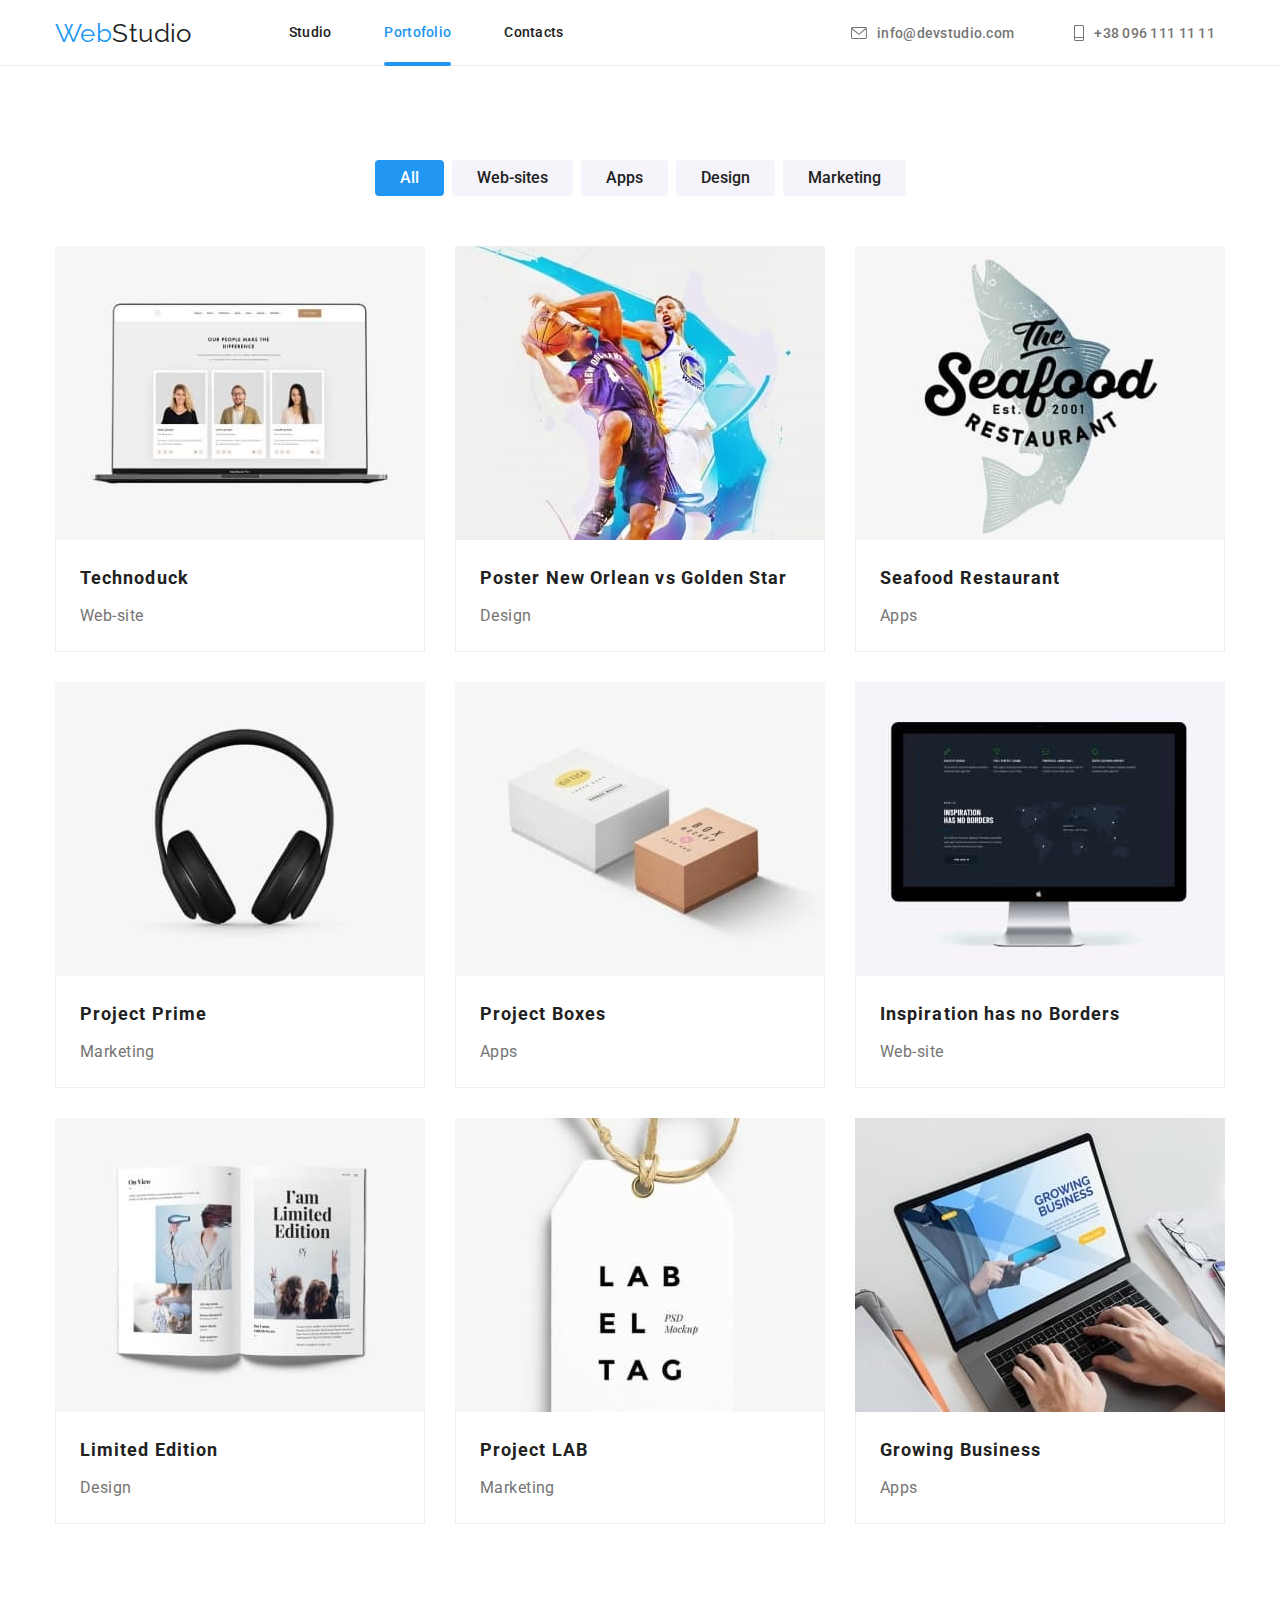
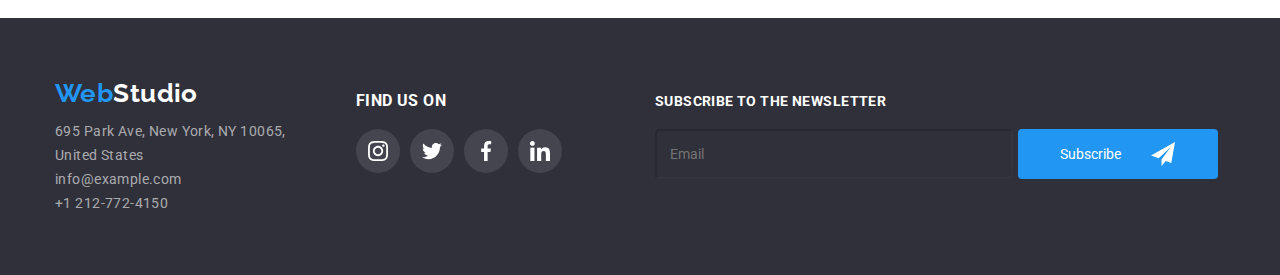
==== portofolio.html @ ce621bfe "Homework 6" ====
<!DOCTYPE html>
<html lang="en">
  <head>
    <meta charset="UTF-8" />
    <meta http-equiv="X-UA-Compatible" content="IE=edge" />
    <meta name="viewport" content="width=device-width, initial-scale=1.0" />
    <title>WebStudio</title>
    <link rel="preconnect" href="https://fonts.googleapis.com" />
    <link rel="preconnect" href="https://fonts.gstatic.com" crossorigin />
    <link
      href="https://fonts.googleapis.com/css2?family=Raleway:wght@700&family=Roboto:wght@400;500;700;900&display=swap"
      rel="stylesheet"
    />
    <link
      rel="stylesheet"
      href="https://cdnjs.cloudflare.com/ajax/libs/modern-normalize/1.0.0/modern-normalize.min.css"
    />
    <link rel="stylesheet" href="./css/style.css" />
  </head>
  <body>
    <header class="header-section">
      <div class="header-container container">
        <nav class="header-navigation">
          <a class="header-link" href="index.html">Web<span class="second-color">Studio</span> </a>
          <ul class="header-list">
            <li class="header-list_item">
              <a class="header-list_link" href="index.html">Studio</a>
            </li>
            <li class="header-list_item">
              <a class="header-list_link  header-list_link_current" href="portofolio.html">Portofolio</a>
            </li>
            <li class="header-list_item">
              <a class="header-list_link" href="index.html">Contacts</a>
            </li>
          </ul>
        </nav>
        <ul class="header-contacts_list">
          <li class="header-contacts_item">
            <a class="header-contacts_link link" href="mailto:info@devstudio.com">
              <svg class="connect_icon" width="16" height="12">
                <use href="./images/icons.svg#icon-envelope"></use>
              </svg>
              info@devstudio.com</a
            >
          </li>
          <li class="header-contacts_item">
            <a class="header-contacts_link link" href="tel:+380961111111">
              <svg class="connect_icon" width="10" height="16">
                <use href="./images/icons.svg#icon-Vector-1"></use>
              </svg>
              +38 096 111 11 11</a
            >
          </li>
        </ul>
      </div>
    </header>
    <main>
      <section class="portofolio-section section">
        <div class="container">
          <ul class="portofolio-list">
            <li class="portofolio-item">
              <button class="portofolio-button portofolio-button_current" type="button">All</button>
            </li>
            <li class="portofolio-item">
              <button class="portofolio-button" type="button">Web-sites</button>
            </li>
            <li class="portofolio-item">
              <button class="portofolio-button" type="button">Apps</button>
            </li>
            <li class="portofolio-item">
              <button class="portofolio-button" type="button">Design</button>
            </li>
            <li class="portofolio-item">
              <button class="portofolio-button" type="button">Marketing</button>
            </li>
          </ul>

          <ul class="portofolio-pictures_list">
            <li class="picture-item">
              <a class="picture-link" href="/">
              <div class="picture-description">
                <p class="picture-details">
                  Technoduck is a state-of-the-art coronavirus distribution platform. Companies use this platform for digital espionage and attacks on competitors' secure servers.
                </p>
              </div>
              <img src="images/img (8).jpg" alt="Our people" width="370" height="294" />
              <div class="picture-content">
                <h3 class="picture-title">Technoduck</h3>
                <p class="picture-text">Web-site</p>
              </div>
            </a>
            </li>

           
              <li class="picture-item">
                <a class="picture-link" href="/">
                <div class="picture-description">
                  <p class="picture-details">
                    Technoduck is a state-of-the-art coronavirus distribution platform. Companies use this platform for digital espionage and attacks on competitors' secure servers.
                  </p>
                </div>
              <img src="images/img (9).jpg" alt="Basketball players" width="370" height="294" />
              <div class="picture-content">
                <h3 class="picture-title">Poster New Orlean vs Golden Star</h3>
                <p class="picture-text">Design</p>
              </div>
            </a>
            </li>

       
              <li class="picture-item">
                <a class="picture-link" href="/">
                <div class="picture-description">
                  <p class="picture-details">
                    Technoduck is a state-of-the-art coronavirus distribution platform. Companies use this platform for digital espionage and attacks on competitors' secure servers.
                  </p>
                </div>            
              <img src="images/img (10).jpg" alt="Restaurant" width="370" height="294" />
              <div class="picture-content">
                <h3 class="picture-title">Seafood Restaurant</h3>
                <p class="picture-text">Apps</p>
              </div>
            </a>
            </li>

          
              <li class="picture-item">
                <a class="picture-link" href="/">
                <div class="picture-description">
                  <p class="picture-details">
                    Technoduck is a state-of-the-art coronavirus distribution platform. Companies use this platform for digital espionage and attacks on competitors' secure servers.
                  </p>
                </div>            
              <img src="images/img (11).jpg" alt="Headphones" width="370" height="294" />
              <div class="picture-content">
                <h3 class="picture-title">Project Prime</h3>
                <p class="picture-text">Marketing</p>
              </div>
            </a>
            </li>

            
              <li class="picture-item">
                <a class="picture-link" href="/">
                <div class="picture-description">
                  <p class="picture-details">
                    Technoduck is a state-of-the-art coronavirus distribution platform. Companies use this platform for digital espionage and attacks on competitors' secure servers.
                  </p>
                </div>             
              <img src="images/img (12).jpg" alt="Boxes" width="370" height="294" />
              <div class="picture-content">
                <h3 class="picture-title">Project Boxes</h3>
                <p class="picture-text">Apps</p>
              </div>
            </a>
            </li>

          
              <li class="picture-item">
                <a class="picture-link" href="/">
                <div class="picture-description">
                  <p class="picture-details">
                    Technoduck is a state-of-the-art coronavirus distribution platform. Companies use this platform for digital espionage and attacks on competitors' secure servers.
                  </p>
                </div>             
              <img src="images/img (13).jpg" alt="Computer" width="370" height="294" />
              <div class="picture-content">
                <h3 class="picture-title">Inspiration has no Borders</h3>
                <p class="picture-text">Web-site</p>
              </div>
            </a>
            </li>

          
              <li class="picture-item">
                <a class="picture-link" href="/">
                <div class="picture-description">
                  <p class="picture-details">
                    Technoduck is a state-of-the-art coronavirus distribution platform. Companies use this platform for digital espionage and attacks on competitors' secure servers.
                  </p>
                </div>           
              <img src="images/img (14).jpg" alt="Magazine" width="370" height="294" />
              <div class="picture-content">
                <h3 class="picture-title">Limited Edition</h3>
                <p class="picture-text">Design</p>
              </div>
            </a>
            </li>

            <li class="picture-item">
              <a class="picture-link" href="/">
              <div class="picture-description">
                <p class="picture-details">
                  Technoduck is a state-of-the-art coronavirus distribution platform. Companies use this platform for digital espionage and attacks on competitors' secure servers.
                </p>
              </div>           
              <img src="images/img (15).jpg" alt="Lab" width="370" height="294" />
              <div class="picture-content">
                <h3 class="picture-title">Project LAB</h3>
                <p class="picture-text">Marketing</p>
              </div>
            </a>
            </li>

            <li class="picture-item">
              <a class="picture-link" href="/">
              <div class="picture-description">
                <p class="picture-details">
                  Technoduck is a state-of-the-art coronavirus distribution platform. Companies use this platform for digital espionage and attacks on competitors' secure servers.
                </p>
              </div>             
              <img src="images/img (16).jpg" alt="PC" width="370" height="294" />
              <div class="picture-content">
                <h3 class="picture-title">Growing Business</h3>
                <p class="picture-text">Apps</p>
              </div>
            </a>
            </li>
          </ul>
        </div>
      </section>
    </main>
    <footer class="footer-section ">
      <div class="footer-container container">
        <ul class="address-item list">
        <a class="footer-link" href="">Web<span class="second-color_white">Studio</span></a>
        <address class="footer-address">
          
            <li class="adrress-list_item">
              <a
                class="address-contact"
                href="https://www.google.com/search?q=695+Park+Ave%2C+New+York%2C+NY+10065%2C+United+States&rlz=1C1OKWM_enUA956UA956&oq=695+Park+Ave%2C+New+York%2C+NY+10065%2C+United+States&aqs=chrome..69i57.874j0j7&sourceid=chrome&ie=UTF-8"
                >695 Park Ave, New York, NY 10065, <br />
                United States</a
              >
            </li>
            <li class="adrress-list_item">
              <a class="address-contact" href="mailto:info@example.com"> info@example.com</a>
            </li>
            <li class="adrress-list_item">
              <a class="address-contact" href="tel:+12127724150"> +1 212-772-4150 </a>
            </li>
          </ul>
        </address>

      <div class="footer-icon-container">
        <h3 class="icon-footer-title"> FIND US ON </h3>
        <ul class="icon-footer-list list">
        <li class="icon-footer-item">
          <a class="icon-footer-link link" href="">
          <svg class="icon-footer" width="20" height="20">
            <use href="./images/icons.svg#icon-instagram"></use>
          </svg>
        </a>
        </li>
    
        <li class="icon-footer-item">
          <a class="icon-footer-link link" href="">
          <svg class= "icon-footer" width="20" height="20">
            <use href="./images/icons.svg#icon-twitter"></use>
          </svg>
        </a>
        </li>
    
        <li class="icon-footer-item">
          <a class="icon-footer-link link" href="">
          <svg class="icon-footer" width="20" height="20">
            <use href="./images/icons.svg#icon-facebook"></use>
          </svg>
        </a>
        </li>
        <li class="icon-footer-item">
          <a class="icon-footer-link link" href="">
          <svg class="icon-footer" width="20" height="20">
            <use href="./images/icons.svg#icon-linkedin"></use>
          </svg>
        </a>
        </li>
      </ul>
    </div>
    <div class="subscription-container">
      <form class="subscription-form">
       
        <label class="footer-label" for="user-email">
          SUBSCRIBE TO THE NEWSLETTER
        </label>
        <div class="subscription-text">
        <input class="footer-input" type="text" name="Subscribe to the newsletter" placeholder="Email">
        <button class="footer-button" type="submit">Subscribe
          <svg class="subscription-icon" width="24px" height="24px"> 
            <use href="/click-defs.svg#icon-icon-send-2"></use>
          </svg>
        </button>
      </div>
     
      </form>
    </div>
      </div>
    </footer>
    <script src="./js/modal.js"></script>
  </body>
</html>
---- css/style.css ----
:root {
  --bg-main-color: #e5e5e5;
  --bg-header-color: #ffffff;
  --bg-section-hero: #2f303a;
  --bg-section-team: #f5f4fa;
  --hover-color: #2196f3;
  --text-color-black: #212121;
  --phone-color: #757575;
  --text-color-white: #ffffff;
}

body {
  font-family: 'Roboto';
  font-style: normal;
  font-weight: 400;
  font-size: 14px;
  line-height: 16px;
  letter-spacing: 0.03em;
}

h1,
h2,
h3,
h4,
h5,
h6,
p {
  margin: 0;
}
html {
  box-sizing: border-box;
}
*,
*::after,
*::before {
  box-sizing: inherit;
}
img {
  display: block;
  max-width: 100%;
  height: auto;
}
address {
  font-style: normal;
}

.section {
  padding: 94px 0;
}

.container {
  width: 1200px;
  padding-left: 15px;
  padding-right: 15px;
  margin-left: auto;
  margin-right: auto;
}

ul {
  list-style: none;
  padding: 0;
  margin: 0;
}

.link {
  text-decoration: none;
  color: inherit;
}

.list {
  list-style: none;
  padding: 0;
  margin: 0;
}

.header-section {
  background-color: var(--bg-header-color);
  border-bottom: 1px solid #ececec;
}

.header-container {
  display: flex;
  align-items: center;
  justify-content: space-between;
}

.header-navigation {
  display: flex;
  align-items: center;
}

.header-list {
  display: flex;
  margin-left: 97px;
}

.header-list_item:not(:last-child) {
  margin-right: 53px;
}


.header-contacts_list {
  display: flex;
}

.header-contacts_link {
  margin-right: 10px;
  fill: #757575;
}

.connect_icon {
  margin-right: 10px;
}

.header-contacts_link:hover,
.header-contacts_link:focus {
  fill: var(--hover-color);
}

.header-contacts_item:not(:last-child) {
  margin-right: 50px;
}

.header-link {
  color: var(--hover-color);
  font-family: 'Raleway';
  text-decoration: none;
  font-size: 26px;
}

.second-color {
  color: var(--text-color-black);
}

.header-list_link {
  color: var(--text-color-black);
  font-weight: 500;
  letter-spacing: 0.02em;
  text-decoration: none;
  padding: 24px 0 25px 0;
  display: block;
  position: relative;
  transition: 250ms cubic-bezier(0.4, 0, 0.2, 1);
  
}

.header-list_link_current::after{
content: '';
display: flex;
width: 100%;
height: 4px;
background: #2196F3;
border-radius: 2px;
position: absolute;
margin-top: 22px;
transition: 250ms cubic-bezier(0.4, 0, 0.2, 1)
}

.header-list_link_current{
  color: var(--hover-color);
}

.header-list_link:hover,
.header-list_link:focus
{color: var(--hover-color);}  



.header-contacts_link {
  color: var(--phone-color);
  font-weight: 500;
  letter-spacing: 0.02em;
  display: flex;
  align-items: center;
  transition:  250ms cubic-bezier(0.4, 0, 0.2, 1);
}

.header-contacts_link:hover,
.header-contacts_link:focus {
  color: var(--hover-color);
}

.hero {
  background-color: var(--bg-section-hero);
  padding: 200px 0;
  display: flex;
  justify-content: center;
  background-image: linear-gradient(rgba(47, 48, 58, 0.4), rgba(47, 48, 58, 0.4)),
  url(/images/Img\ \(17\)\ \(1\).jpg);
  background-repeat: no-repeat;
  background-position: center;
  background-size: auto;
}

.hero-container {
  text-align: center;
}
.hero-title {
  color: var(--text-color-white);
  font-weight: 900;
  font-size: 44px;
  line-height: 60px;
  text-align: center;
  letter-spacing: 0.06em;
  text-transform: uppercase;
  margin-bottom: 30px;
}

.hero-button {
  color: var(--text-color-white);
  background: #2196f3;
  box-shadow: 0px 4px 4px rgba(0, 0, 0, 0.15);
  border-radius: 4px;
  border: none;
  font-family: 'Roboto';
  font-size: 16px;
  line-height: 30px;
  letter-spacing: 0.06em;
  font-weight: 700;
  cursor: pointer;
  padding: 10px 20px;
  transition:  250ms cubic-bezier(0.4, 0, 0.2, 1);
}

.hero-button:hover {
  background-color: #188ce8;
}

.backdrop {

  position: fixed;
  top: 0;
  left: 0;
  width: 100%;
  height: 100%;
  background: rgba(0, 0, 0, 0.2);
  transition: 250ms cubic-bezier(0.4, 0, 0.2, 1);
  padding-top: 40px;
  z-index: 1;
}

.modal {

  height: 581px;
  background:var(--text-color-white);
  transform: translate(-50%, -50%) scale(1) rotate(360deg);
  left: 50%;
  top: 50%;
  position: absolute;
  width: 528px;
  border-radius: 4px;
  
}

.modal-close-button{
  position: absolute;
  top: 8px;
  right: 8px;
  width: 30px;
  height: 30px;
  background: #ffffff;
  border: 1px solid rgba(0, 0, 0, 0.1);
  border-radius: 50%;
  transition: color 250ms cubic-bezier(0.4, 0, 0.2, 1), border-color 250ms cubic-bezier(0.4, 0, 0.2, 1);
  cursor: pointer;
}

.modal-close-button:hover,
.modal-close-button:focus{
  border-color: var(--hover-color);
  color: var(--hover-color);

  
}

.modal-close-icon{
  width:11px;
  height:11px;
  fill: currentColor;
}




.is-hidden {
  opacity: 0;
  pointer-events: none;
  visibility: hidden
}

.backdrop .modal {

  transform: scale(0.5), translate(-50%, -50%);}
 

.container {
  margin: 0 auto;
}

.form-field{
  text-align: left;
  padding-left: 40px;
  padding-right: 40px;
  transition: 250ms cubic-bezier(0.4, 0, 0.2, 1)
}

.form-field:hover:not(:last-child){
  border-color:var(--hover-color);
  color: #2196F3;
}



.form-title{
  padding-top: 40px;
 font-weight: 700;
 font-size: 20px;
line-height: 23.44px;
letter-spacing: 3%;

}

.modal-input{
  width: 448px;
  height:40px;
  padding-left: 42px;
  border-color:rgba(33, 33, 33, 0.2)
  ;
}

.modal-input:hover{
  border-color: var(--hover-color);
}

.modal-icon{
  position: relative;
  top: 28px;
  left:15px;
  fill: currentColor;
}


.form-details{

  color: #757575;
  font-weight: 400;
  font-size: 12px;
  line-height: 14.06px;
  display: flex;
  padding-left: 40px;
  padding-right: 40px;
  margin-top: 10px;
}


.form-comments{
  margin-top: 4px;
  resize: none;
  height:120px;
  width:448px;
  padding-left:16px;
  padding-top: 12px;
}

.form-comments:hover{
  border-color: #2196F3;
}

.form-conditions{
  color:#757575;
  margin-right: 9px;
}

.modal-form-button{
margin-top: 15px;
width: 200px;
height: 50px;
background-color: #2196F3;
color: var(--bg-header-color);
border-radius: 4px;
cursor: pointer;
transition: 250ms cubic-bezier(0.4, 0, 0.2, 1)
}


.benefits-title {
  color: var(--text-color-black);
  text-transform: uppercase;
  font-weight: 700;
  margin-bottom: 10px;
}

.benefits-icon_details {
  width: 270px;
  height: 120px;
  background-color: var(--bg-section-team);
  border-radius: 4px;
  display: flex;
  justify-content: center;
align-items: center; 
  margin-bottom: 30px;
}

.benefits {
  display: flex;
  justify-content: center;
  padding-left: 245px;
  padding-right: 215px;
}

.benefits-item:not(:last-child) {
  margin-right: 30px;
}

.benefits-description {
  color: var(--phone-color);
  line-height: 24px;
  font-weight: 400;
  width: 270px;
  text-align: left;
}

.section-photo {
  padding-top: 0;
}

.section-photo_list {
  display: flex;
  justify-content: center;
}

.photo-list_item:not(:last-child) {
  margin-right: 30px;
}

.photo-title {
  color: var(--text-color-black);
  font-weight: 700;
  font-size: 36px;
  line-height: 42px;
  letter-spacing: 0.03em;
  text-align: center;
  margin-bottom: 50px;
}

.item-image {
  width: 370px;
  height: 294px;
}

.photo-list_item{
  position:relative
}



.photo-description-paragraph{
  color: var(--text-color-white);
  font-weight: 700;
  font-size: 14px;
  line-height: 16px;
  background-color: rgba(47, 48, 58, 0.8);
position: absolute;
bottom: 0;
width: 370px;
height: 70px;
text-align: center;
padding: 27px;
  
}

.section-team {
  background-color: #f5f4fa;
}

.section-team_list {
  display: flex;
  justify-content: center;
}

.team-social-media {
  display: flex;
  justify-content: center;
}

.team-list-link {
  color: #afb1b8;
  width: 44px;
  height: 44px;
  display: flex;
  justify-content: center;
  align-items: center;
  transition:  250ms cubic-bezier(0.4, 0, 0.2, 1);
  border-radius: 50%;
}

.team-list-link:hover,
.team-list-link:focus {
  color: var(--text-color-white);
  background-color: #2196f3;
}

.team-title {
  color: var(--text-color-black);
  font-size: 36px;
  line-height: 42px;
  text-align: center;
  font-weight: 700;
  margin-bottom: 50px;
}

.team-list_item {
  background-color: #ffffff;
  border-radius: 0px 0px 4px 4px;
  box-shadow: 0px 2px 1px 0px #00000033, 0px 1px 1px 0px #00000024, 0px 1px 3px 0px #0000001f;
  padding-bottom: 30px;
}

.team-list_item:not(:last-child) {
  margin-right: 30px;
}

.team-list-icons:not(:last-child) {
  margin-right: 10px;
}

.members-icon{
  fill:currentColor;
}

.member-image {
  background-color: var(--bg-header-color);
  width: 270px;
  height: 260px;
  margin-bottom: 30px;
}

.member-name {
  color: var(--text-color-black);
  font-weight: 500;
  font-size: 16px;
  line-height: 19px;
  text-align: center;
  margin: 0 0 10px 0;
}

.job-title {
  color: var(--phone-color);
  font-size: 16px;
  line-height: 19px;
  text-align: center;
  margin: 0 0 15px 0;
}

.customer-section {
  display: flex;
  justify-content: center;
  padding-top: 94px;
  padding-left: 125px;
  padding-right: 125px;
  background-color: var(--bg-header-color);
  padding-bottom: 94px;
}

.customers-title {
  text-align: center;
  margin-bottom: 50px;
  font-size: 36px;
}

.customers-container {
  width: 1170px;
  height: 184px;
}

.customers-icons {
  display: flex;
  justify-content: center;
}

.customer-list-icons:not(:last-child) {
  margin-right: 30px;
}


.customer-link{
  transition:  250ms cubic-bezier(0.4, 0, 0.2, 1);
  width: 170px;
  border-radius: 4px;
  border: 1px solid #afb1b8;
  color: #afb1b8;
  display: flex;
  justify-content: center;
  align-items: center;
  padding: 15px 0;
}

.customer-link:hover,
.customer-link:focus {
  color: #2196f3;
  border-color: #2196f3;
  cursor: pointer;
}


.members-icon-items {
  fill: currentColor;
}

.footer-section {
  background-color: var(--bg-section-hero);
  padding: 60px 0;
}

.footer-container {
  display: flex;
}

.footer-icon-container {
  padding-left: 70px;
  padding-top: 15px;
}

.icon-footer-title {
  margin-bottom: 20px;
  color: var(--text-color-white);
}

.icon-footer-list {
  display: flex;
  justify-content: center;
}

.icon-footer-link {
  color: var(--text-color-white);
  width: 44px;
  display: flex;
  padding: 12px;
  background-color: rgba(255, 255, 255, 0.1);
  border-radius: 100%;
  transition:  250ms cubic-bezier(0.4, 0, 0.2, 1);
}

.icon-footer-link:not(:last-child) {
  margin-right: 10px;
}

.icon-footer-link:hover,
.icon-footer-link:focus {
  color: var(--text-color-white);
  background-color: #2196f3;
}

.icon-footer {
  fill: currentColor;
}

.icon-footer-item:not(:last-child) {
  margin-right: 10px;
}

.footer-link {
  color: var(--hover-color);
  font-family: 'Raleway';
  font-size: 26px;
  line-height: 31px;
  text-decoration: none;
  font-weight: 700;
  margin-bottom: 10px;
  display: block;
}

.footer-address {
  font-style: normal;
}


.second-color_white {
  color: white;
}

.address-contact {
  color: rgba(255, 255, 255, 0.6);
  line-height: 24px;
  text-decoration: none;
  transition:  250ms cubic-bezier(0.4, 0, 0.2, 1);
}

.address-contact:hover,
.address-contact:focus {
  color: var(--text-color-white);
}

.subscription-container{
  padding-left: 93px;
  padding-top: 15px;
}



.footer-label{
  color: var(--text-color-white);
  font-weight: 700;
  size: 14px;
  line-height: 16.41px;
}

.footer-input{
  margin-top: 20px;
  width: 358px;
  height: 50px;
  background-color: #2F303A;
  border-color: rgba(0, 0, 0, 0.15);
  color:rgba(255, 255, 255, 0.6) ;
  margin-right: 5px;
  border-radius: 4px;
  padding-left:13px;
}

.subscription-icon
{
  fill:white;
  margin-left: 30px;

}

.footer-button{
  width: 200px;
  background-color: #2196F3;
  color: var(--text-color-white);
  border-radius: 4px;
  border-style: none;
  margin-top: 20px;
  justify-content: center;
  display: flex;
  align-items: center;
  transition: 250ms cubic-bezier(0.4, 0, 0.2, 1)
}



.subscription-text{
  display:flex
}


.portofolio-section {
  padding-bottom: 94px;
  padding-top: 94px;
  background-color: var(--text-color-white);
}

.portofolio-list {
  display: flex;
  justify-content: center;
  margin-bottom: 50px;
}

.portofolio-button:hover 
.portofolio-button:focus {
  box-shadow: 0px 2px 2px 0px #0000001f, 0px 1px 2px 0px #00000014, 0px 3px 1px 0px #0000001a;
}

.portofolio-item:not(:last-child) {
  margin-right: 8px;
}

.portofolio-button {
  color: var(--text-color-black);
  background-color: var(--bg-section-team);
  font-weight: 500;
  font-size: 16px;
  line-height: 26px;
  text-align: center;
  cursor: pointer;
  border-radius: 4px;
  border: none;
  font-family: 'Roboto';
  padding: 5px 25px;
  transition:  250ms cubic-bezier(0.4, 0, 0.2, 1);
}

.portofolio-button_current {
  color: var(--bg-header-color);
  background-color: var(--hover-color);
}

.portofolio-button:hover,
.portofolio-button:focus {
  color: var(--bg-header-color);
  background-color: var(--hover-color);
}

.portofolio-pictures_section {
  background-color: var(--text-color-white);
}

.portofolio-pictures_list {
  display: flex;
  flex-wrap: wrap;
  margin-top: -30px;
  margin-left: -30px;
  text-decoration: none;
}

.picture-link {
  text-decoration: none;
  cursor: pointer;
}

.picture-item {
  background-color: #fff;
  margin-top: 30px;
  margin-left: 30px;
}

.picture-description{
  position: absolute;
  Width:370px;
Height:294px;
overflow: hidden;
}

.picture-details{
color: var(--text-color-white);
padding-top: 64px;
padding-left: 24px;
padding-right: 24px;
padding-bottom: 64px;
width: 320px;
font-size: 18px;
line-height: 28px;
}

.picture-item:hover .picture-details{
  transform: translatex(0);
}

.picture-details{
  position: absolute;
  top: 0;
  left: 0;
  width: 100%;
  height: 100%;
  background-color:rgba(33, 150, 243, 0.9);
  transform: translatey(100%);
  transition: transform 250ms ease;
  animation-timing-function: cubic-bezier(0.4, 0, 0.2, 1);
}

.picture-item:hover {
  box-shadow: 1px 4px 6px 0px #00000029, 0px 4px 4px 0px #0000000f, 0px 1px 1px 0px #0000001f;
}

.picture-content {
  background-color: var(--bg-header-color);
  padding: 20px 24px;
  border-left: 1px solid #eeeeee;
  border-right: 1px solid #eeeeee;
  border-bottom: 1px solid #eeeeee;
}

.picture-title {
  color: var(--text-color-black);
  font-size: 18px;
  line-height: 36px;
  letter-spacing: 0.06em;
  font-weight: 700;
  margin: 0 0 5px 0;
}

.picture-text {
  color: var(--phone-color);
  font-size: 16px;
  line-height: 30px;
}
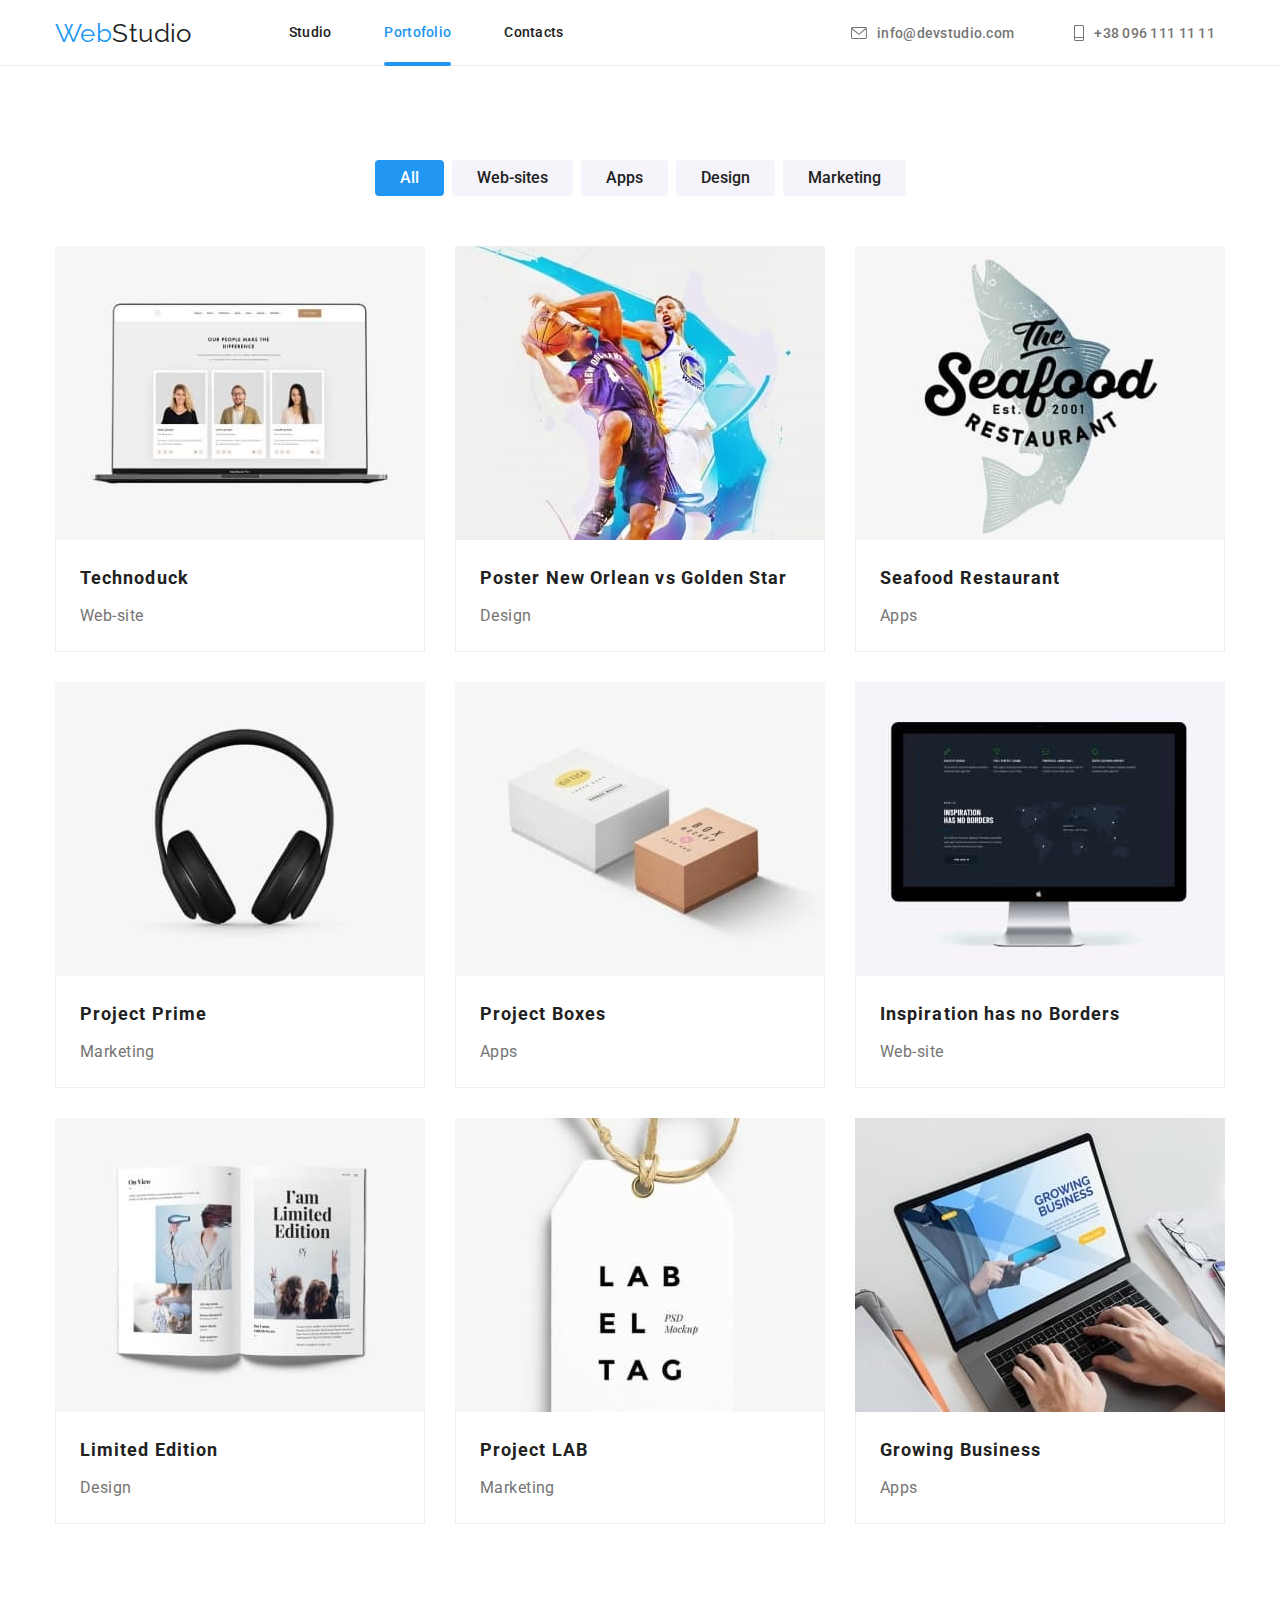
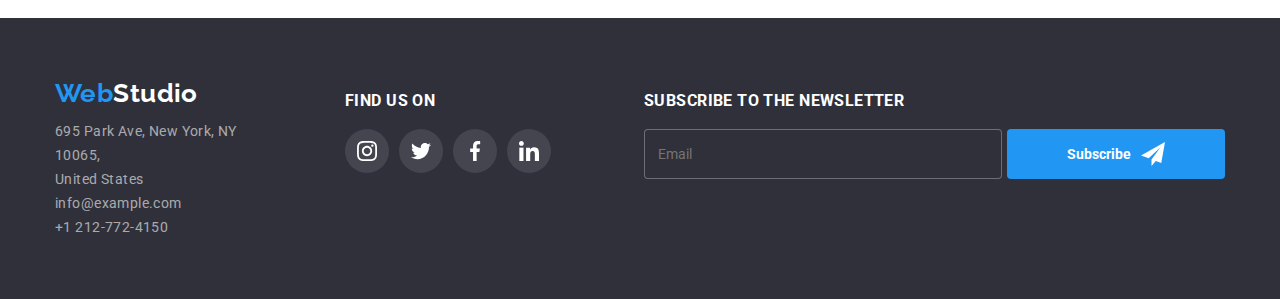
==== commit b08c6127: "Homework 6" ====
--- a/portofolio.html
+++ b/portofolio.html
@@ -279,16 +279,14 @@
       </ul>
     </div>
     <div class="subscription-container">
+      <h3 class="icon-footer-title" >
+        SUBSCRIBE TO THE NEWSLETTER
+      </h3>
       <form class="subscription-form">
-       
-        <label class="footer-label" for="user-email">
-          SUBSCRIBE TO THE NEWSLETTER
-        </label>
-        <div class="subscription-text">
         <input class="footer-input" type="text" name="Subscribe to the newsletter" placeholder="Email">
         <button class="footer-button" type="submit">Subscribe
           <svg class="subscription-icon" width="24px" height="24px"> 
-            <use href="/click-defs.svg#icon-icon-send-2"></use>
+            <use href="./click-defs.svg#icon-icon-send-2"></use>
           </svg>
         </button>
       </div>
@@ -297,6 +295,7 @@
     </div>
       </div>
     </footer>
+
     <script src="./js/modal.js"></script>
   </body>
 </html>
--- a/css/style.css
+++ b/css/style.css
@@ -240,14 +240,12 @@
 }
 
 .modal {
-
-  height: 581px;
+  padding: 40px;
   background:var(--text-color-white);
   transform: translate(-50%, -50%) scale(1) rotate(360deg);
   left: 50%;
   top: 50%;
   position: absolute;
-  width: 528px;
   border-radius: 4px;
   
 }
@@ -298,9 +296,7 @@
 }
 
 .form-field{
-  text-align: left;
-  padding-left: 40px;
-  padding-right: 40px;
+  display: flex;
   transition: 250ms cubic-bezier(0.4, 0, 0.2, 1)
 }
 
@@ -312,59 +308,109 @@
 
 
 .form-title{
-  padding-top: 40px;
  font-weight: 700;
  font-size: 20px;
 line-height: 23.44px;
 letter-spacing: 3%;
-
+text-align: center;
+
+}
+
+.modal-form{
+  display: flex;
+  flex-direction: column;
+  align-items: center;
 }
 
 .modal-input{
   width: 448px;
   height:40px;
   padding-left: 42px;
-  border-color:rgba(33, 33, 33, 0.2)
-  ;
-}
-
-.modal-input:hover{
-  border-color: var(--hover-color);
-}
+  border:1PX solid rgba(33, 33, 33, 0.2);
+  border-radius: 4px;
+  transition: 250ms cubic-bezier(0.4, 0, 0.2, 1)
+}
+
+.modal-input:hover,
+.modal-input:focus{
+  border: 1px solid #2196f3;
+  outline: none;
+}
+
+.modal-input:hover ~svg,
+.modal-input:focus ~svg {
+  fill: #2196f3;
+}
+
+
 
 .modal-icon{
-  position: relative;
-  top: 28px;
+  position: absolute;
+  top: 50%;
   left:15px;
+  transform:translateY(-50%) ;
   fill: currentColor;
 }
 
 
+
+
 .form-details{
-
+position: relative;
   color: #757575;
   font-weight: 400;
   font-size: 12px;
   line-height: 14.06px;
   display: flex;
-  padding-left: 40px;
-  padding-right: 40px;
-  margin-top: 10px;
+  flex-direction: column;
+  margin-top: 30px;
+}
+
+
+
+.form-checkbox{
+  margin-top: 20px;;
+}
+
+
+.form-paragraph{
+  font-family: "Roboto";
+  font-weight: 400;
+  font-size: 14px;
+  line-height: 24px;
+  color: #757575;
 }
 
 
 .form-comments{
   margin-top: 4px;
   resize: none;
-  height:120px;
-  width:448px;
+
   padding-left:16px;
   padding-top: 12px;
+  border: 1PX solid rgba(33, 33, 33, 0.2);
+  border-radius:  4px;
+  transition: 250ms cubic-bezier(0.4, 0, 0.2, 1);
 }
 
 .form-comments:hover{
-  border-color: #2196F3;
-}
+  border: 1px solid #2196f3;
+  outline: none;
+}
+
+.form-data{
+position: relative;
+color: #757575;
+font-weight: 400;
+font-size: 12px;
+line-height: 14.06px;
+display: flex;
+flex-direction: column;
+margin-top: 30px;
+width: 100%;
+}
+
+
 
 .form-conditions{
   color:#757575;
@@ -373,13 +419,22 @@
 
 .modal-form-button{
 margin-top: 15px;
-width: 200px;
-height: 50px;
 background-color: #2196F3;
 color: var(--bg-header-color);
 border-radius: 4px;
+border: none;
 cursor: pointer;
-transition: 250ms cubic-bezier(0.4, 0, 0.2, 1)
+transition: 250ms cubic-bezier(0.4, 0, 0.2, 1);
+font-family: "Roboto";
+font-weight: 700;
+padding: 16px 80px;
+font-size: 16px;
+}
+
+.modal-form-button:hover,
+.modal-form-button:focus{
+  background-color: #188CE8;
+  color: var(--text-color-white);
 }
 
 
@@ -696,7 +751,9 @@
   padding-top: 15px;
 }
 
-
+.subscription-form{
+  display:flex
+}
 
 .footer-label{
   color: var(--text-color-white);
@@ -706,35 +763,50 @@
 }
 
 .footer-input{
-  margin-top: 20px;
   width: 358px;
   height: 50px;
   background-color: #2F303A;
-  border-color: rgba(0, 0, 0, 0.15);
+  border: 1PX solid rgba(255, 255, 255, 0.3);
   color:rgba(255, 255, 255, 0.6) ;
   margin-right: 5px;
   border-radius: 4px;
   padding-left:13px;
+  transition: 250ms cubic-bezier(0.4, 0, 0.2, 1);
+}
+
+.footer-input:hover,
+.footer-input:focus{
+  background-color: #2F303A;
+  outline: none;
+  border-color: var(--text-color-white);
 }
 
 .subscription-icon
 {
   fill:white;
-  margin-left: 30px;
+  margin-left: 10px;
 
 }
 
 .footer-button{
-  width: 200px;
+  padding: 0 60px;
   background-color: #2196F3;
   color: var(--text-color-white);
   border-radius: 4px;
   border-style: none;
-  margin-top: 20px;
+  cursor: pointer;
   justify-content: center;
   display: flex;
   align-items: center;
-  transition: 250ms cubic-bezier(0.4, 0, 0.2, 1)
+  transition: 250ms cubic-bezier(0.4, 0, 0.2, 1);
+  font-family: 'Roboto';
+  font-weight: 700;
+}
+
+.footer-button:hover,
+.footer-button:focus{
+  background-color: #188CE8;
+  color: var(--text-color-white);
 }
 
 
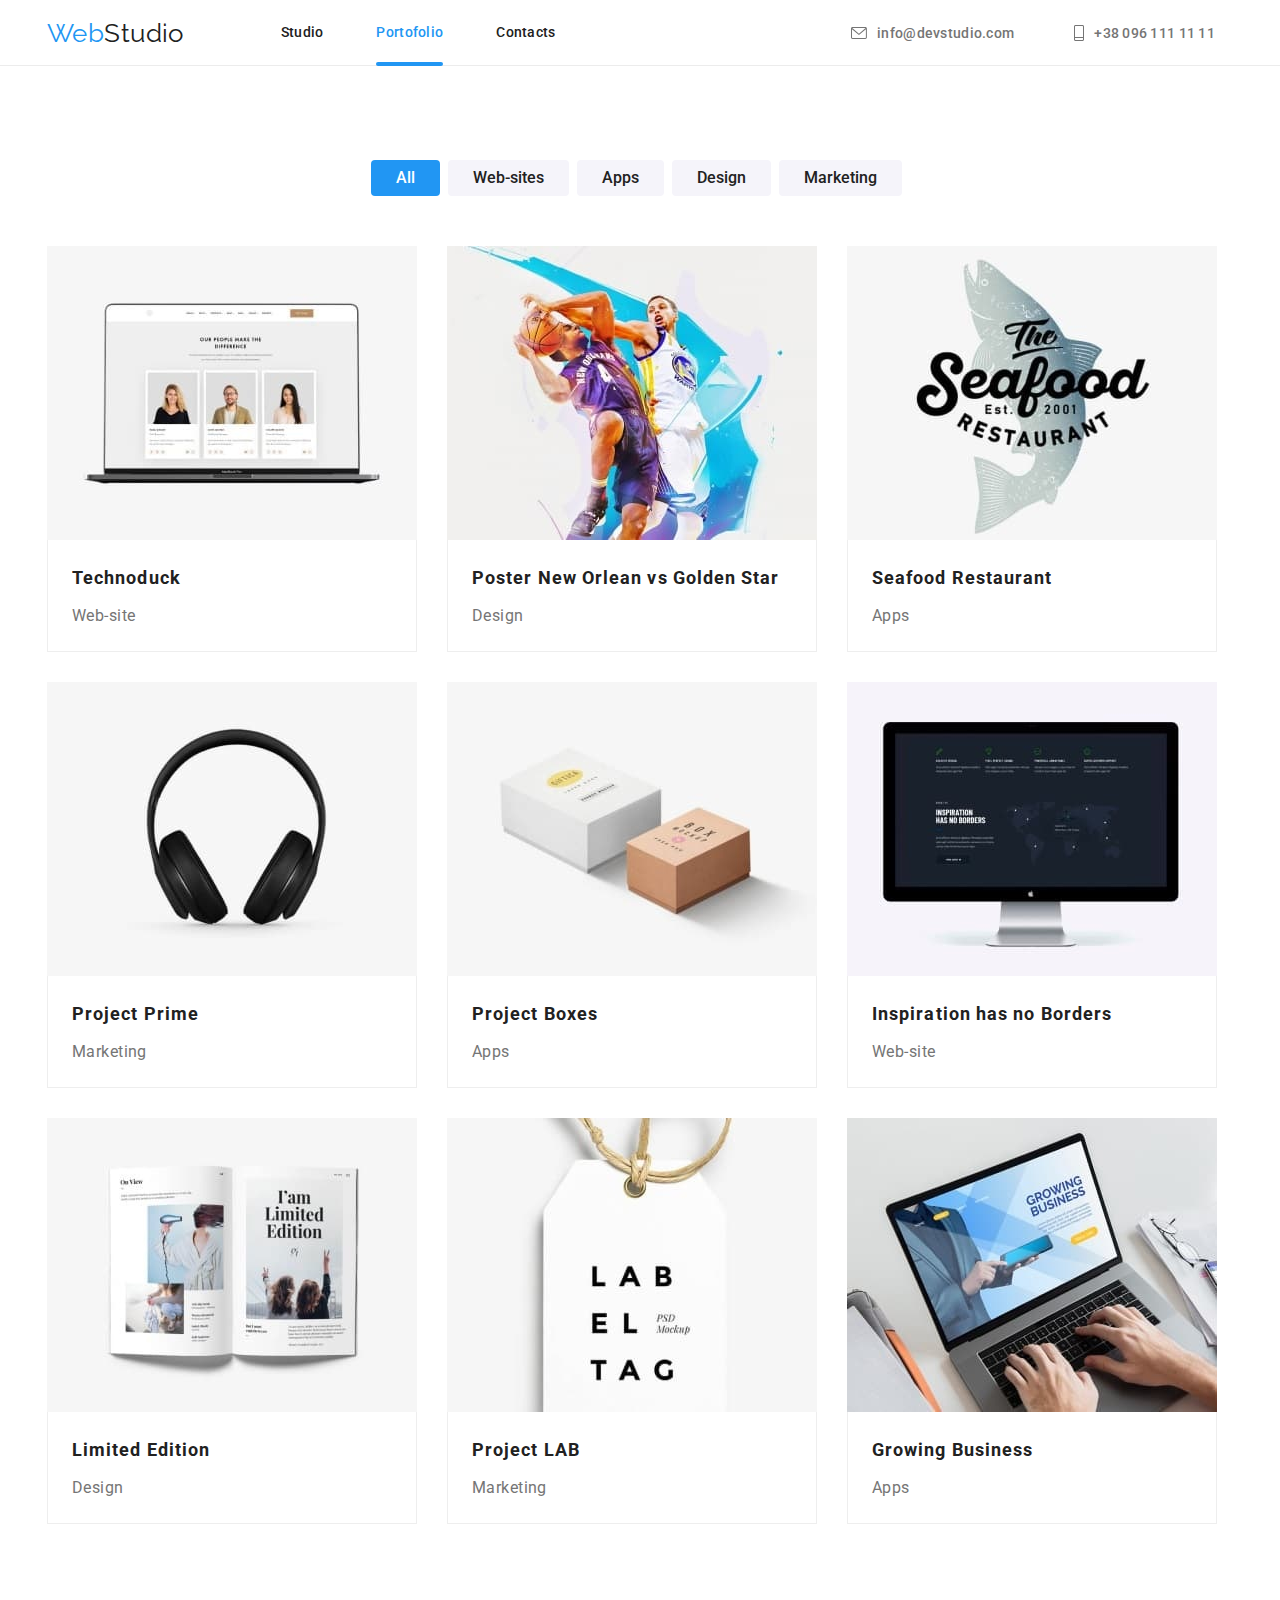
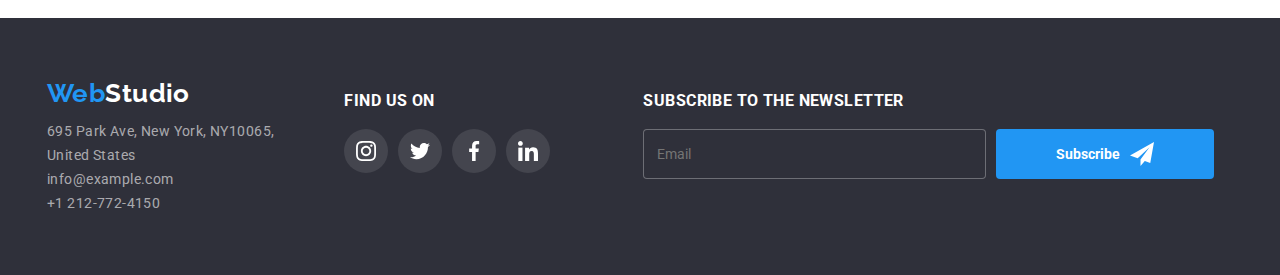
==== commit 63eeed83: "HW 6" ====
--- a/portofolio.html
+++ b/portofolio.html
@@ -230,7 +230,7 @@
               <a
                 class="address-contact"
                 href="https://www.google.com/search?q=695+Park+Ave%2C+New+York%2C+NY+10065%2C+United+States&rlz=1C1OKWM_enUA956UA956&oq=695+Park+Ave%2C+New+York%2C+NY+10065%2C+United+States&aqs=chrome..69i57.874j0j7&sourceid=chrome&ie=UTF-8"
-                >695 Park Ave, New York, NY 10065, <br />
+                >695 Park Ave, New York, NY10065, <br />
                 United States</a
               >
             </li>
@@ -286,7 +286,7 @@
         <input class="footer-input" type="text" name="Subscribe to the newsletter" placeholder="Email">
         <button class="footer-button" type="submit">Subscribe
           <svg class="subscription-icon" width="24px" height="24px"> 
-            <use href="./click-defs.svg#icon-icon-send-2"></use>
+            <use href="./images/icons.svg#icon-icon-send-2"></use>
           </svg>
         </button>
       </div>
@@ -296,6 +296,7 @@
       </div>
     </footer>
 
+
     <script src="./js/modal.js"></script>
   </body>
 </html>
--- a/css/style.css
+++ b/css/style.css
@@ -50,7 +50,7 @@
 
 .container {
   width: 1200px;
-  padding-left: 15px;
+  padding-left: 7px;
   padding-right: 15px;
   margin-left: auto;
   margin-right: auto;
@@ -277,13 +277,43 @@
   fill: currentColor;
 }
 
-
-
-
-.is-hidden {
-  opacity: 0;
-  pointer-events: none;
-  visibility: hidden
+.checkbox{
+margin-top: 20px;
+align-items: center;
+display: flex;
+}
+
+
+
+.checkbox__checkmarker{
+  display:none
+}
+
+.checkbox-part{
+  border: 1px solid black;
+margin-right: 5px;
+border-radius: 4px;
+display: flex;
+transition: color 250ms cubic-bezier(0.4, 0, 0.2, 1), border-color 250ms cubic-bezier(0.4, 0, 0.2, 1);
+}
+
+.checkbox__checkmarker:checked + .checkbox-icon{
+  background: var(--hover-color);
+  border-radius: 4px;
+ padding: 4px 3px;
+ 
+}
+
+.checkbox-icon{
+  fill: white;
+}
+
+
+.checkbox__text{
+  font-weight: 400;
+  font-size: 14px;
+  line-height: 24px;
+  color:#757575
 }
 
 .backdrop .modal {
@@ -763,12 +793,12 @@
 }
 
 .footer-input{
-  width: 358px;
+  width: 343px;
   height: 50px;
   background-color: #2F303A;
   border: 1PX solid rgba(255, 255, 255, 0.3);
   color:rgba(255, 255, 255, 0.6) ;
-  margin-right: 5px;
+  margin-right: 10px;
   border-radius: 4px;
   padding-left:13px;
   transition: 250ms cubic-bezier(0.4, 0, 0.2, 1);
